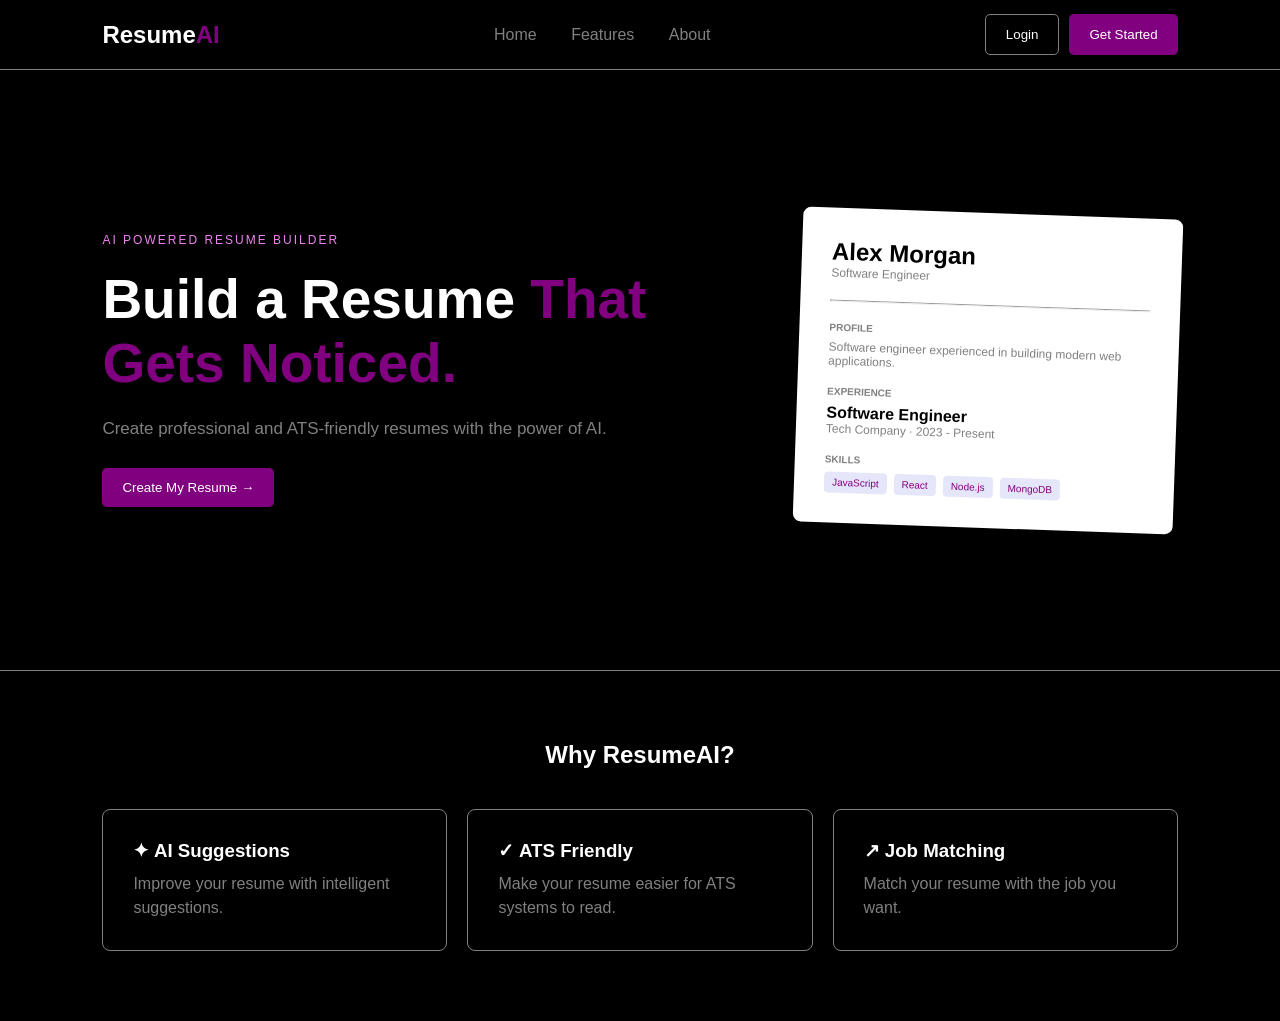
==== Frontend/index.html @ c13f1103 "Build Front Page" ====
<!DOCTYPE html>
<html lang="en">

<head>
    <meta charset="UTF-8">
    <meta name="viewport" content="width=device-width, initial-scale=1.0">
    <title>ResumeAI</title>
    <link rel="stylesheet" href="css/style.css">
</head>

<body>

    <nav>
        <h2>Resume<span>AI</span></h2>

        <div>
            <a href="#">Home</a>
            <a href="#">Features</a>
            <a href="#">About</a>
        </div>

        <div class="nav-buttons">
            <button class="login">Login</button>
            <button>Get Started</button>
        </div>
    </nav>

    <section class="hero">

        <div>
            <p>AI POWERED RESUME BUILDER</p>

            <h1>
                Build a Resume
                <span>That Gets Noticed.</span>
            </h1>

            <p class="text">
                Create professional and ATS-friendly resumes
                with the power of AI.
            </p>

            <button>Create My Resume →</button>
        </div>

        <div class="resume">

            <h2>Alex Morgan</h2>
            <p>Software Engineer</p>

            <hr>

            <h4>PROFILE</h4>
            <p>Software engineer experienced in building modern web applications.</p>

            <h4>EXPERIENCE</h4>
            <b>Software Engineer</b>
            <p>Tech Company · 2023 - Present</p>

            <h4>SKILLS</h4>

            <div class="skills">
                <span>JavaScript</span>
                <span>React</span>
                <span>Node.js</span>
                <span>MongoDB</span>
            </div>

        </div>

    </section>

    <section class="features">

        <h2>Why ResumeAI?</h2>

        <div class="cards">

            <div>
                <h3>✦ AI Suggestions</h3>
                <p>Improve your resume with intelligent suggestions.</p>
            </div>

            <div>
                <h3>✓ ATS Friendly</h3>
                <p>Make your resume easier for ATS systems to read.</p>
            </div>

            <div>
                <h3>↗ Job Matching</h3>
                <p>Match your resume with the job you want.</p>
            </div>

        </div>

    </section>

</body>

</html>
---- Frontend/css/style.css ----
* {
    margin: 0;
    padding: 0;
    box-sizing: border-box;
}

body {
    font-family: Arial;
    background: black;
    color: white;
}

nav {
    height: 70px;
    padding: 0 8%;
    display: flex;
    align-items: center;
    justify-content: space-between;
    border-bottom: 1px solid gray;
}

nav h2 span {
    color: purple;
}

nav a {
    color: gray;
    text-decoration: none;
    margin: 0 15px;
}

nav a:hover {
    color: white;
}

.nav-buttons {
    display: flex;
    gap: 10px;
}

.login {
    background: transparent;
    border: 1px solid gray;
}

.login:hover {
    background: white;
    color: black;
}

button {
    background: purple;
    color: white;
    border: none;
    padding: 12px 20px;
    border-radius: 5px;
}

button:hover {
    background: darkviolet;
}

.hero {
    min-height: 600px;
    padding: 80px 8%;
    display: flex;
    align-items: center;
    justify-content: space-between;
    gap: 70px;
}

.hero > div:first-child {
    max-width: 550px;
}

.hero p:first-child {
    color: violet;
    font-size: 12px;
    letter-spacing: 2px;
}

h1 {
    font-size: 55px;
    margin: 20px 0;
}

h1 span {
    color: purple;
}

.text {
    color: gray;
    font-size: 17px;
    line-height: 1.6;
    margin-bottom: 25px;
}

.resume {
    width: 380px;
    padding: 30px;
    background: white;
    color: black;
    border-radius: 8px;
    transform: rotate(2deg);
}

.resume p {
    color: gray;
    font-size: 12px;
}

.resume hr {
    margin: 20px 0;
}

.resume h4 {
    margin: 18px 0 7px;
    color: gray;
    font-size: 10px;
}

.skills {
    display: flex;
    gap: 7px;
    flex-wrap: wrap;
}

.skills span {
    background: lavender;
    color: purple;
    padding: 5px 8px;
    font-size: 10px;
    border-radius: 4px;
}

.features {
    padding: 70px 8%;
    text-align: center;
    border-top: 1px solid gray;
}

.features h2 {
    margin-bottom: 40px;
}

.cards {
    display: flex;
    gap: 20px;
}

.cards div {
    flex: 1;
    padding: 30px;
    border: 1px solid gray;
    border-radius: 8px;
    text-align: left;
}

.cards h3 {
    margin-bottom: 10px;
}

.cards p {
    color: gray;
    line-height: 1.5;
}

.cards div:hover {
    border-color: purple;
}

@media (max-width: 800px) {

    nav div {
        display: none;
    }

    .hero {
        flex-direction: column;
        text-align: center;
    }

    .resume {
        width: 90%;
    }

    .cards {
        flex-direction: column;
    }
}
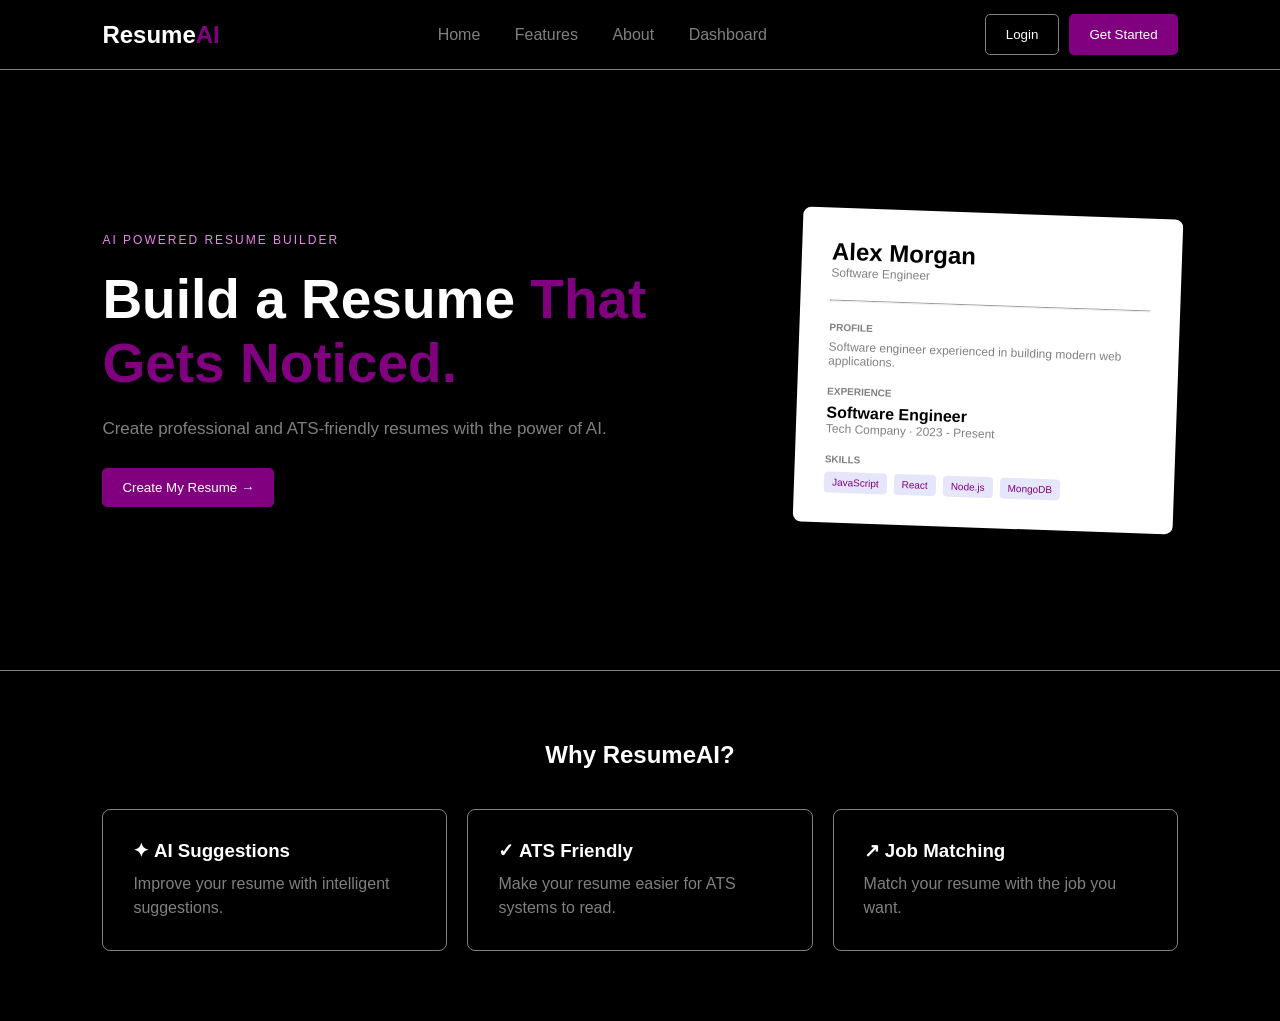
==== commit 791a4db2: "Updated Other Pages" ====
--- a/Frontend/index.html
+++ b/Frontend/index.html
@@ -14,14 +14,15 @@
         <h2>Resume<span>AI</span></h2>
 
         <div>
-            <a href="#">Home</a>
-            <a href="#">Features</a>
-            <a href="#">About</a>
+            <a href="index.html">Home</a>
+            <a href="features.html">Features</a>
+            <a href="about.html">About</a>
+            <a href="dashboard.html">Dashboard</a>
         </div>
 
         <div class="nav-buttons">
-            <button class="login">Login</button>
-            <button>Get Started</button>
+            <button class="login" onclick="window.location.href='login.html'">Login</button>
+            <button onclick="window.location.href='create.html'">Get Started</button>
         </div>
     </nav>
 
@@ -40,7 +41,7 @@
                 with the power of AI.
             </p>
 
-            <button>Create My Resume →</button>
+            <button onclick="window.location.href='create.html'">Create My Resume →</button>
         </div>
 
         <div class="resume">
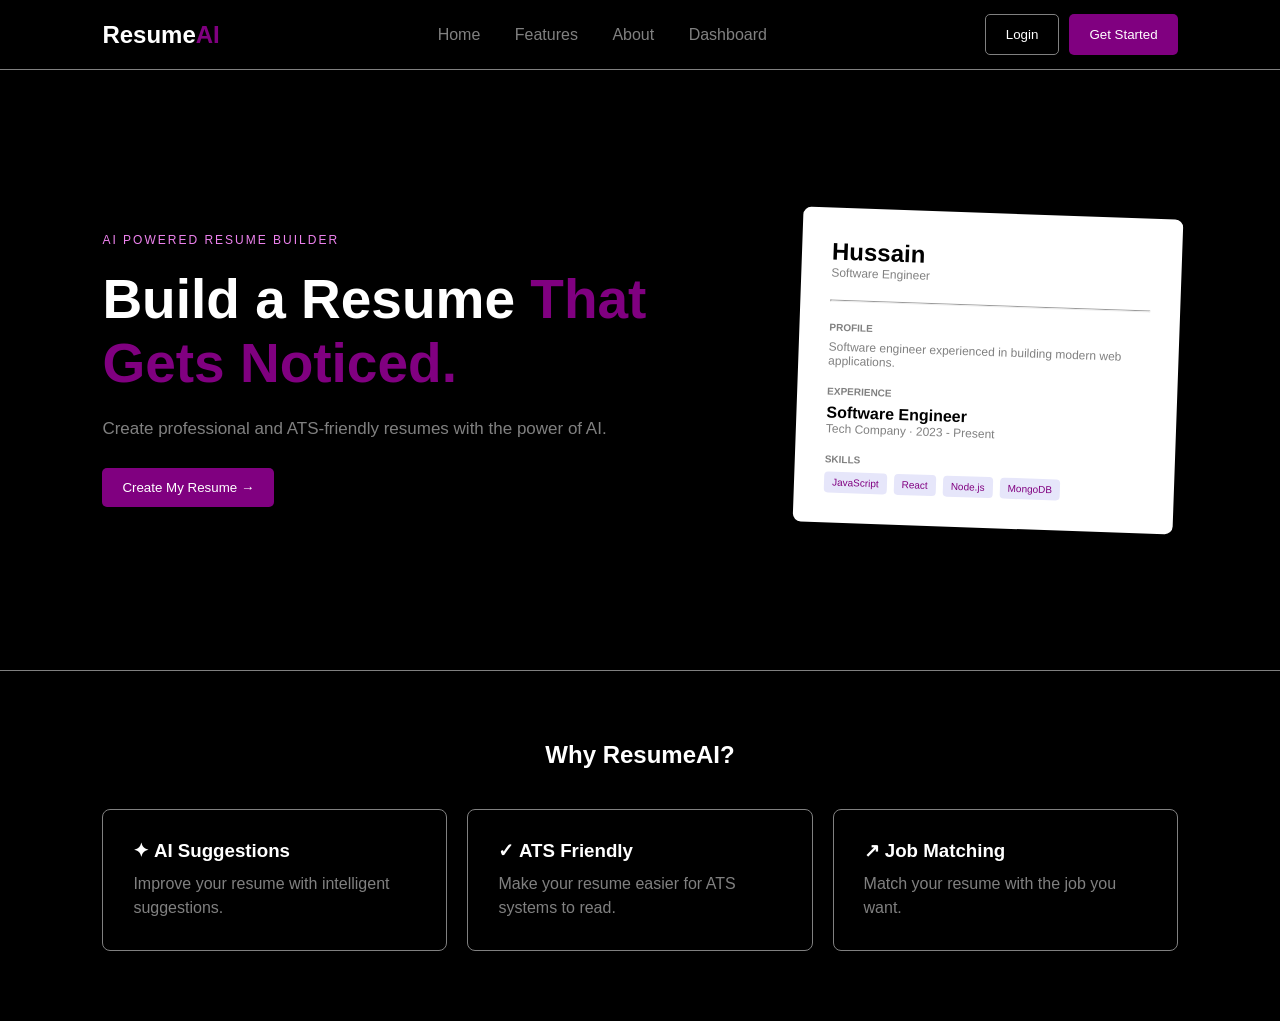
==== commit f1fbabb1: "Updated Pages" ====
--- a/Frontend/index.html
+++ b/Frontend/index.html
@@ -46,7 +46,7 @@
 
         <div class="resume">
 
-            <h2>Alex Morgan</h2>
+            <h2>Hussain</h2>
             <p>Software Engineer</p>
 
             <hr>
